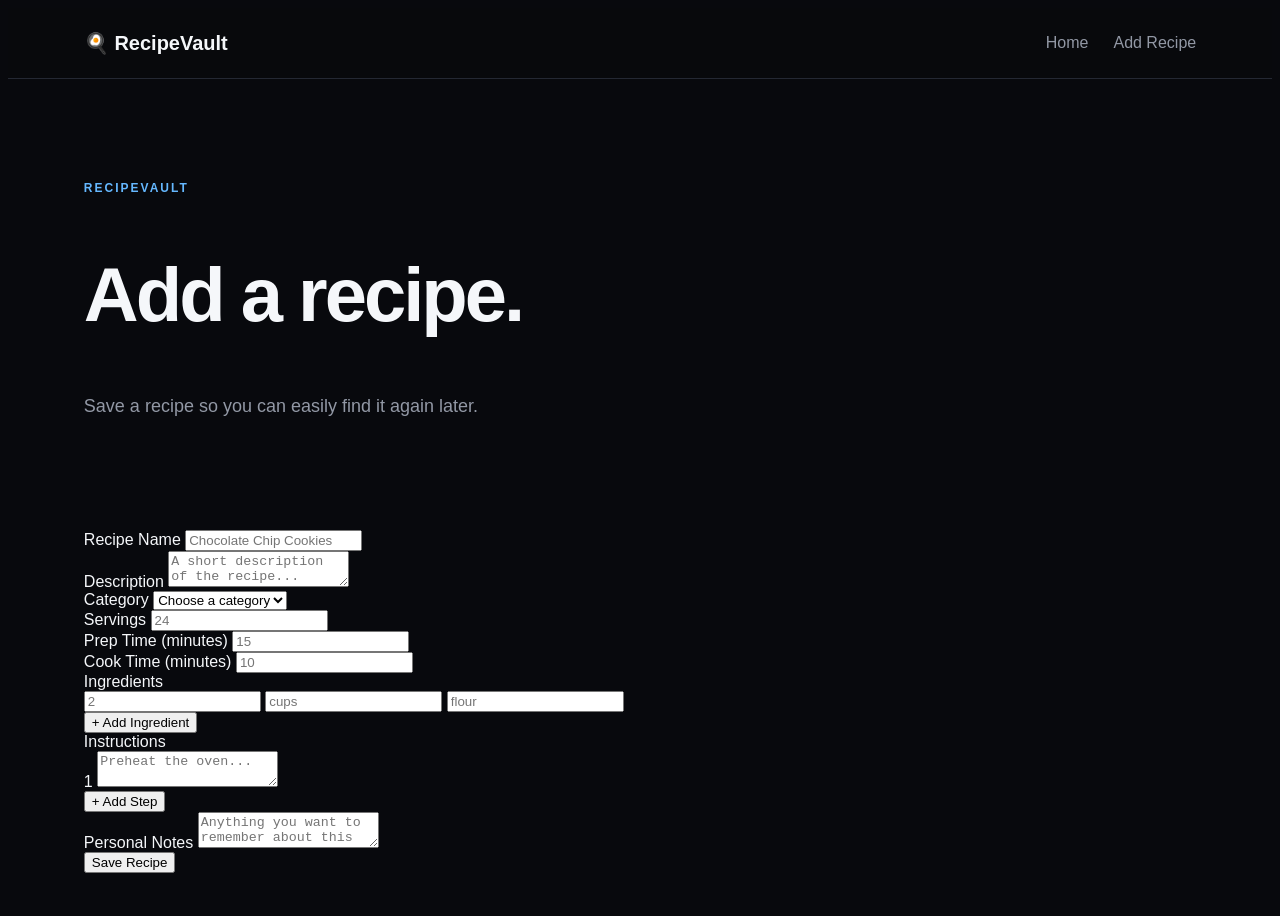
==== add-recipe.html @ 8b7bf844 "Create add-recipe.html" ====
<!DOCTYPE html>
<html lang="en">
<head>
    <meta charset="UTF-8">
    <meta name="viewport" content="width=device-width, initial-scale=1.0">

    <title>Add Recipe • RecipeVault</title>

    <link rel="stylesheet" href="css/style.css">
</head>

<body>

    <header class="navbar">
        <a href="index.html" class="logo">
            🍳 RecipeVault
        </a>

        <nav>
            <a href="index.html">Home</a>
            <a href="add-recipe.html">Add Recipe</a>
        </nav>
    </header>

    <main>

        <section class="hero">
            <p class="eyebrow">RECIPEVAULT</p>

            <h1>Add a recipe.</h1>

            <p class="hero-description">
                Save a recipe so you can easily find it again later.
            </p>
        </section>

        <section class="section">

            <form id="recipeForm">

                <div class="form-group">
                    <label for="recipeName">Recipe Name</label>
                    <input
                        type="text"
                        id="recipeName"
                        placeholder="Chocolate Chip Cookies"
                        required
                    >
                </div>

                <div class="form-group">
                    <label for="description">Description</label>
                    <textarea
                        id="description"
                        placeholder="A short description of the recipe..."
                    ></textarea>
                </div>

                <div class="form-row">

                    <div class="form-group">
                        <label for="category">Category</label>

                        <select id="category" required>
                            <option value="">Choose a category</option>
                            <option value="Cookies">Cookies</option>
                            <option value="Cakes">Cakes</option>
                            <option value="Bread">Bread</option>
                            <option value="Breakfast">Breakfast</option>
                            <option value="Lunch">Lunch</option>
                            <option value="Dinner">Dinner</option>
                            <option value="Desserts">Desserts</option>
                            <option value="Other">Other</option>
                        </select>
                    </div>

                    <div class="form-group">
                        <label for="servings">Servings</label>

                        <input
                            type="number"
                            id="servings"
                            min="1"
                            placeholder="24"
                            required
                        >
                    </div>

                </div>

                <div class="form-row">

                    <div class="form-group">
                        <label for="prepTime">Prep Time (minutes)</label>

                        <input
                            type="number"
                            id="prepTime"
                            min="0"
                            placeholder="15"
                        >
                    </div>

                    <div class="form-group">
                        <label for="cookTime">Cook Time (minutes)</label>

                        <input
                            type="number"
                            id="cookTime"
                            min="0"
                            placeholder="10"
                        >
                    </div>

                </div>

                <div class="form-group">
                    <label>Ingredients</label>

                    <div id="ingredients">
                        <div class="ingredient-row">
                            <input
                                type="number"
                                class="ingredient-amount"
                                placeholder="2"
                                step="any"
                            >

                            <input
                                type="text"
                                class="ingredient-unit"
                                placeholder="cups"
                            >

                            <input
                                type="text"
                                class="ingredient-name"
                                placeholder="flour"
                            >
                        </div>
                    </div>

                    <button
                        type="button"
                        id="addIngredient"
                        class="secondary-button"
                    >
                        + Add Ingredient
                    </button>
                </div>

                <div class="form-group">
                    <label>Instructions</label>

                    <div id="instructions">

                        <div class="instruction-row">
                            <span>1</span>

                            <textarea
                                class="instruction"
                                placeholder="Preheat the oven..."
                                required
                            ></textarea>
                        </div>

                    </div>

                    <button
                        type="button"
                        id="addInstruction"
                        class="secondary-button"
                    >
                        + Add Step
                    </button>
                </div>

                <div class="form-group">
                    <label for="notes">Personal Notes</label>

                    <textarea
                        id="notes"
                        placeholder="Anything you want to remember about this recipe..."
                    ></textarea>
                </div>

                <button type="submit" class="primary-button">
                    Save Recipe
                </button>

            </form>

        </section>

    </main>

    <script src="js/add-recipe.js"></script>

</body>
</html>
---- css/style.css ----
```css
* {
    box-sizing: border-box;
    margin: 0;
    padding: 0;
}

:root {
    --background: #08090d;
    --surface: #11131a;
    --surface-hover: #181b24;
    --border: #242833;
    --text: #f5f7fa;
    --muted: #9298a5;
    --accent: #65b8ff;
}

body {
    min-height: 100vh;
    background: var(--background);
    color: var(--text);
    font-family: Arial, Helvetica, sans-serif;
}

a {
    color: inherit;
    text-decoration: none;
}

/* NAVBAR */

.navbar {
    height: 70px;
    padding: 0 6%;
    display: flex;
    align-items: center;
    justify-content: space-between;

    border-bottom: 1px solid var(--border);
    background: rgba(8, 9, 13, 0.9);
}

.logo {
    font-size: 20px;
    font-weight: 700;
}

.navbar nav {
    display: flex;
    gap: 25px;
}

.navbar nav a {
    color: var(--muted);
    transition: 0.2s;
}

.navbar nav a:hover {
    color: var(--text);
}

/* MAIN */

main {
    width: min(1200px, 88%);
    margin: auto;
}

/* HERO */

.hero {
    padding: 90px 0 60px;
}

.eyebrow {
    color: var(--accent);
    font-size: 12px;
    font-weight: 700;
    letter-spacing: 2px;
    margin-bottom: 15px;
}

.hero h1 {
    font-size: clamp(42px, 7vw, 76px);
    line-height: 0.98;
    letter-spacing: -3px;
}

.hero-description {
    color: var(--muted);
    font-size: 18px;
    margin-top: 22px;
}

.search-box {
    margin-top: 35px;
    width: min(650px, 100%);

    display: flex;
    align-items: center;
    gap: 12px;

    padding: 17px 20px;

    background: var(--surface);
    border: 1px solid var(--border);
    border-radius: 14px;
}

.search-box span {
    font-size: 18px;
}

.search-box input {
    flex: 1;

    border: none;
    outline: none;
    background: transparent;

    color: var(--text);
    font-size: 16px;
}

.search-box input::placeholder {
    color: var(--muted);
}

/* SECTIONS */

.section {
    padding: 35px 0;
}

.section-header {
    display: flex;
    justify-content: space-between;
    align-items: center;
    margin-bottom: 20px;
}

.section-header h2 {
    font-size: 24px;
}

.section-header a {
    color: var(--accent);
    font-size: 14px;
}

/* CATEGORIES */

.categories {
    display: flex;
    gap: 10px;
    flex-wrap: wrap;
}

.categories button {
    border: 1px solid var(--border);
    background: var(--surface);
    color: var(--text);

    padding: 12px 17px;
    border-radius: 10px;

    font-size: 14px;
    cursor: pointer;

    transition: 0.2s;
}

.categories button:hover {
    background: var(--surface-hover);
    border-color: var(--accent);
}

/* RECIPE GRID */

.recipe-grid {
    display: grid;
    grid-template-columns: repeat(auto-fill, minmax(260px, 1fr));
    gap: 20px;
}

.recipe-card {
    overflow: hidden;

    background: var(--surface);
    border: 1px solid var(--border);
    border-radius: 16px;

    cursor: pointer;
    transition: 0.2s;
}

.recipe-card:hover {
    transform: translateY(-3px);
    background: var(--surface-hover);
}

.recipe-image {
    height: 190px;

    display: flex;
    align-items: center;
    justify-content: center;

    background: #191c24;

    font-size: 65px;
}

.recipe-info {
    padding: 20px;
}

.recipe-category {
    color: var(--accent);
    font-size: 12px;
    font-weight: 700;
    text-transform: uppercase;
    letter-spacing: 1px;
}

.recipe-info h3 {
    margin-top: 8px;
    font-size: 20px;
}

.recipe-info p {
    margin-top: 8px;
    color: var(--muted);
    line-height: 1.5;
    font-size: 14px;
}

.recipe-meta {
    display: flex;
    gap: 15px;
    margin-top: 18px;

    color: var(--muted);
    font-size: 13px;
}

/* FOOTER */

footer {
    margin-top: 80px;
    padding: 30px;

    text-align: center;
    color: var(--muted);
    border-top: 1px solid var(--border);
}

/* MOBILE */

@media (max-width: 600px) {

    .navbar {
        padding: 0 5%;
    }

    .navbar nav {
        gap: 15px;
        font-size: 14px;
    }

    main {
        width: 90%;
    }

    .hero {
        padding-top: 60px;
    }

    .hero h1 {
        letter-spacing: -2px;
    }

    .recipe-grid {
        grid-template-columns: 1fr;
    }
}
```
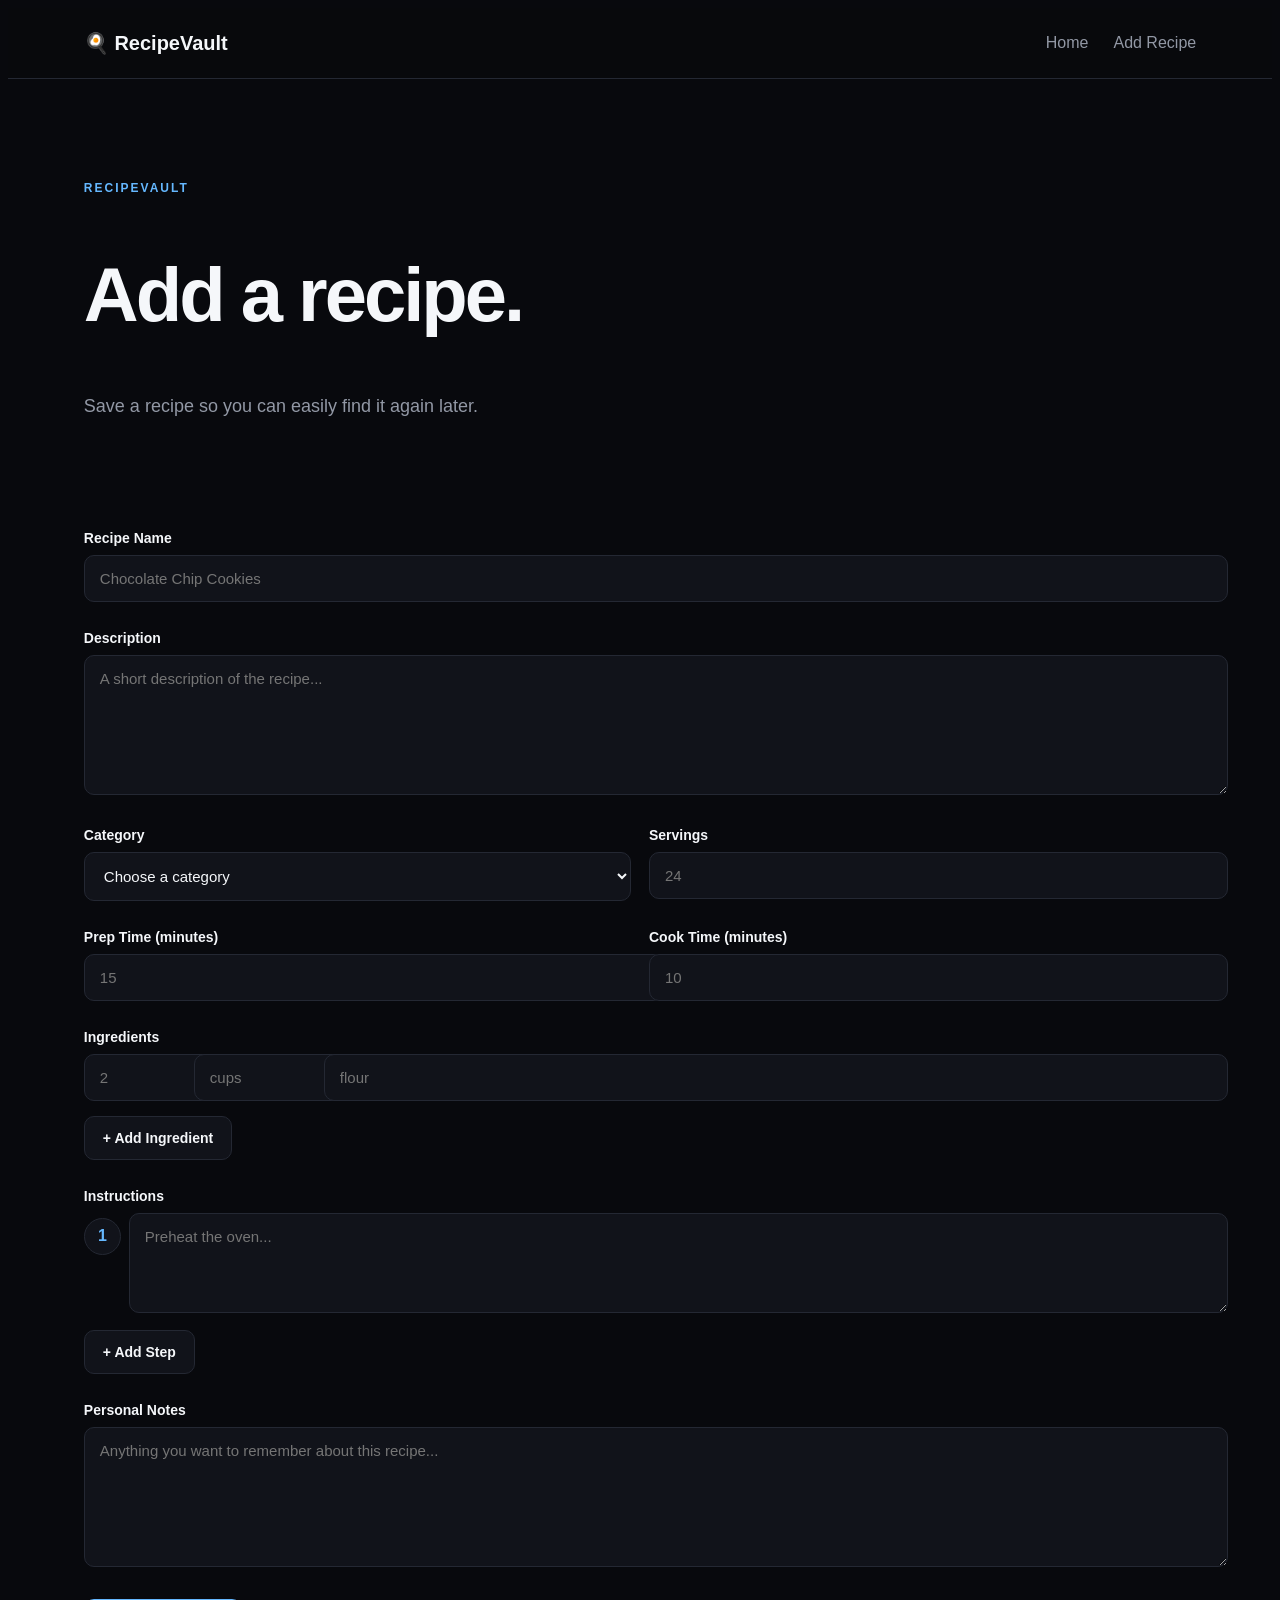
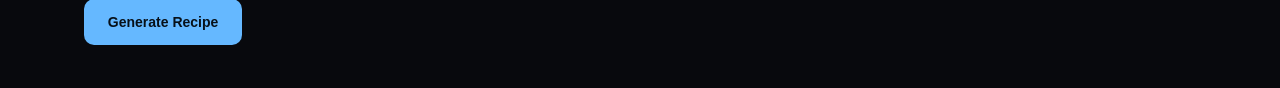
==== commit 31e86c59: "Update add-recipe.html" ====
--- a/add-recipe.html
+++ b/add-recipe.html
@@ -185,8 +185,32 @@
                 </div>
 
                 <button type="submit" class="primary-button">
-                    Save Recipe
-                </button>
+    Generate Recipe
+</button>
+
+<div id="jsonResult" class="json-result" hidden>
+    <div class="json-header">
+        <h2>Generated Recipe</h2>
+
+        <button
+            type="button"
+            id="copyJson"
+            class="secondary-button"
+        >
+            📋 Copy JSON
+        </button>
+    </div>
+
+    <textarea
+        id="jsonOutput"
+        readonly
+        spellcheck="false"
+    ></textarea>
+
+    <p class="json-help">
+        Copy this JSON and add it to your <code>recipes.json</code> file.
+    </p>
+</div>
 
             </form>
 
--- a/css/style.css
+++ b/css/style.css
@@ -285,3 +285,170 @@
     }
 }
 ```
+
+
+#recipeForm {
+    width: min(800px, 100%);
+}
+
+.form-group {
+    margin-bottom: 28px;
+}
+
+.form-group label {
+    display: block;
+    margin-bottom: 9px;
+
+    font-size: 14px;
+    font-weight: 600;
+}
+
+.form-group input,
+.form-group textarea,
+.form-group select {
+    width: 100%;
+
+    padding: 14px 15px;
+
+    border: 1px solid var(--border);
+    border-radius: 10px;
+
+    background: var(--surface);
+    color: var(--text);
+
+    font-family: inherit;
+    font-size: 15px;
+
+    outline: none;
+
+    transition: 0.2s;
+}
+
+.form-group input:focus,
+.form-group textarea:focus,
+.form-group select:focus {
+    border-color: var(--accent);
+}
+
+.form-group textarea {
+    min-height: 110px;
+    resize: vertical;
+}
+
+.form-group select {
+    cursor: pointer;
+}
+
+.form-row {
+    display: grid;
+    grid-template-columns: 1fr 1fr;
+    gap: 18px;
+}
+
+/* INGREDIENTS */
+
+.ingredient-row {
+    display: grid;
+    grid-template-columns: 100px 120px 1fr;
+    gap: 10px;
+
+    margin-bottom: 10px;
+}
+
+/* INSTRUCTIONS */
+
+.instruction-row {
+    display: grid;
+    grid-template-columns: 35px 1fr;
+    gap: 10px;
+
+    margin-bottom: 12px;
+}
+
+.instruction-row > span {
+    width: 35px;
+    height: 35px;
+
+    display: flex;
+    align-items: center;
+    justify-content: center;
+
+    margin-top: 5px;
+
+    border-radius: 50%;
+
+    background: var(--surface);
+    border: 1px solid var(--border);
+
+    color: var(--accent);
+    font-weight: 700;
+}
+
+.instruction-row textarea {
+    min-height: 70px;
+}
+
+/* BUTTONS */
+
+.primary-button,
+.secondary-button {
+    border-radius: 10px;
+
+    padding: 13px 18px;
+
+    font-family: inherit;
+    font-size: 14px;
+    font-weight: 600;
+
+    cursor: pointer;
+
+    transition: 0.2s;
+}
+
+.primary-button {
+    border: none;
+
+    background: var(--accent);
+    color: #071019;
+
+    padding: 15px 24px;
+}
+
+.primary-button:hover {
+    filter: brightness(1.1);
+}
+
+.secondary-button {
+    margin-top: 5px;
+
+    background: var(--surface);
+    color: var(--text);
+
+    border: 1px solid var(--border);
+}
+
+.secondary-button:hover {
+    background: var(--surface-hover);
+    border-color: var(--accent);
+}
+
+/* MOBILE FORM */
+
+@media (max-width: 600px) {
+
+    .form-row {
+        grid-template-columns: 1fr;
+        gap: 0;
+    }
+
+    .ingredient-row {
+        grid-template-columns: 75px 90px 1fr;
+        gap: 7px;
+    }
+
+    .ingredient-row input {
+        padding: 12px 9px;
+        font-size: 14px;
+    }
+
+}
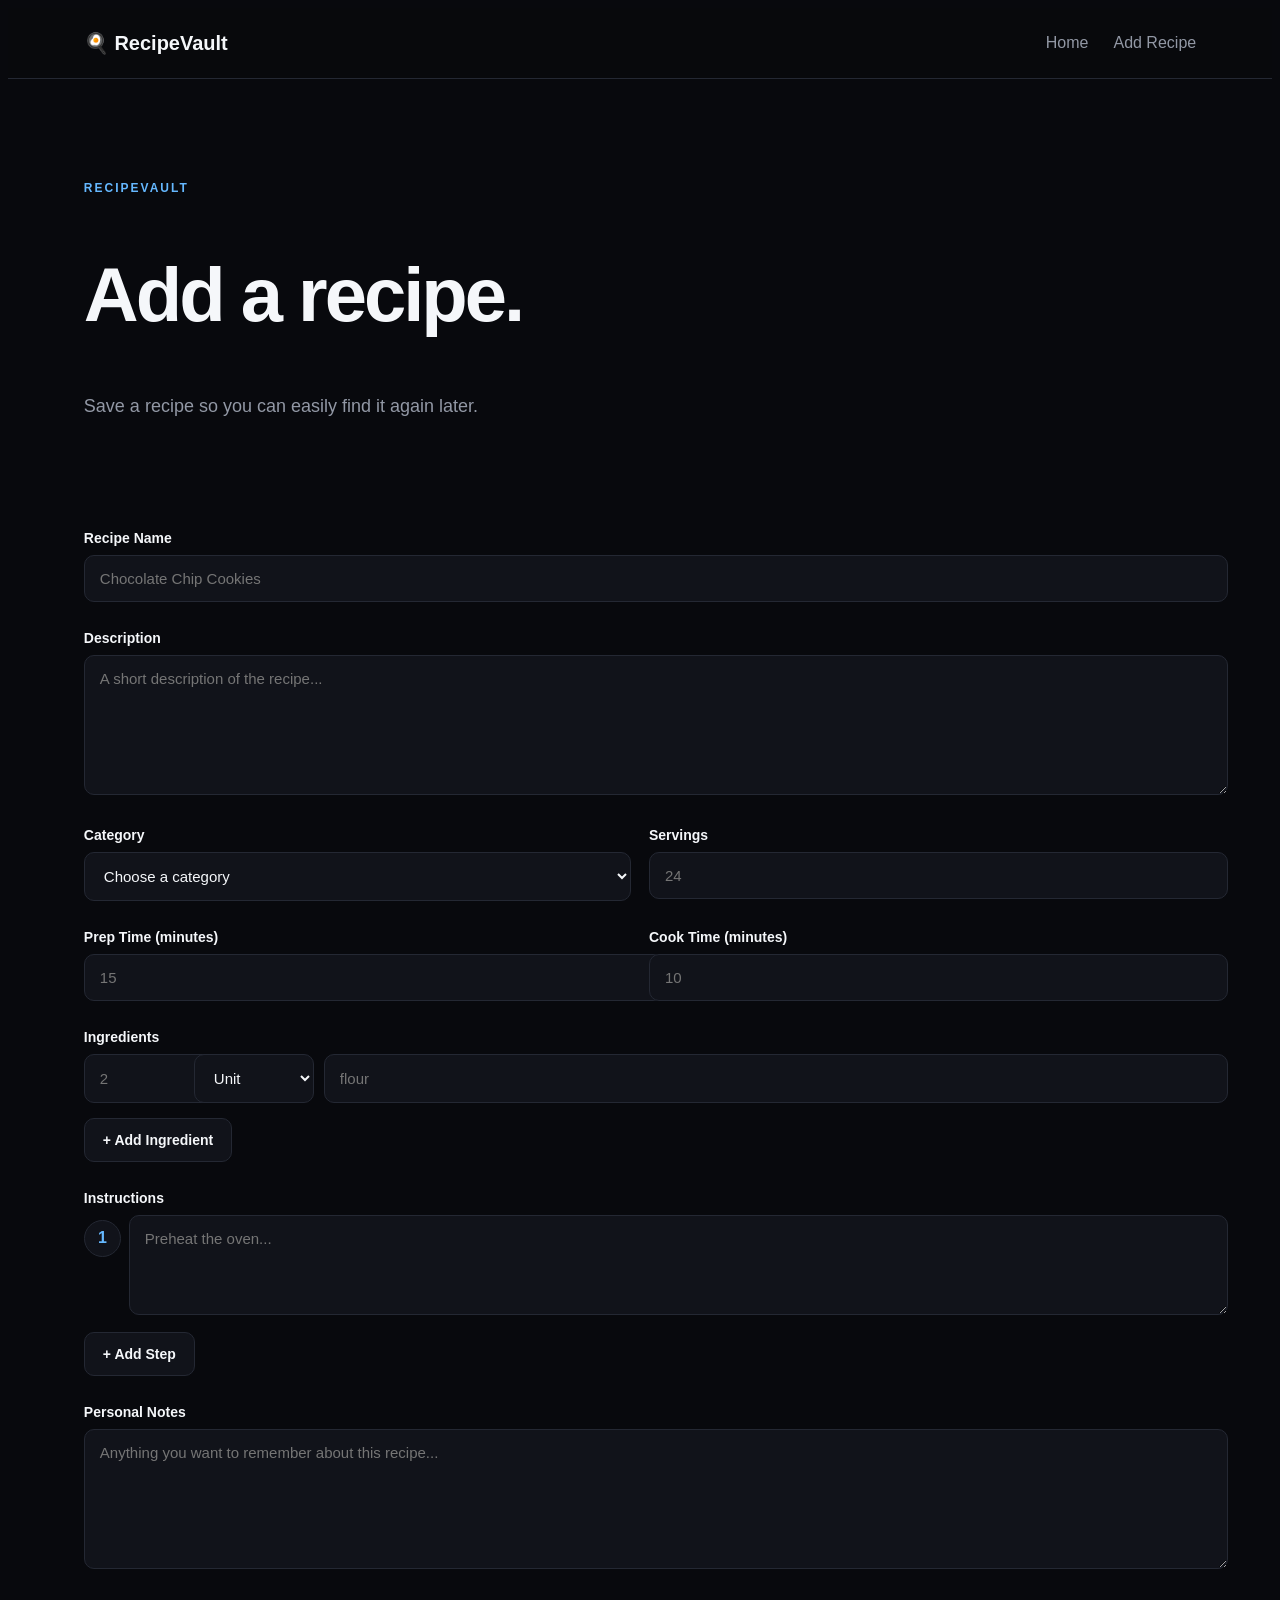
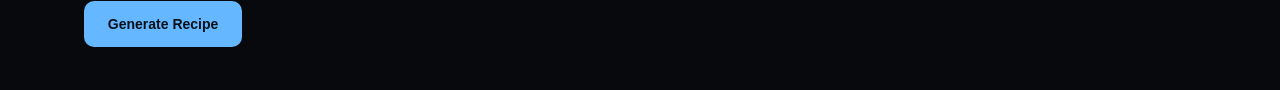
==== commit 9daa6e48: "Update add-recipe.html" ====
--- a/add-recipe.html
+++ b/add-recipe.html
@@ -126,11 +126,48 @@
                                 step="any"
                             >
 
-                            <input
-                                type="text"
-                                class="ingredient-unit"
-                                placeholder="cups"
-                            >
+                            <select class="ingredient-unit">
+    <option value="">Unit</option>
+
+    <optgroup label="Volume">
+        <option value="tsp">tsp</option>
+        <option value="tbsp">tbsp</option>
+        <option value="cup">cup</option>
+        <option value="fl oz">fl oz</option>
+        <option value="pint">pint</option>
+        <option value="quart">quart</option>
+        <option value="gallon">gallon</option>
+        <option value="mL">mL</option>
+        <option value="L">L</option>
+    </optgroup>
+
+    <optgroup label="Weight">
+        <option value="oz">oz</option>
+        <option value="lb">lb</option>
+        <option value="g">g</option>
+        <option value="kg">kg</option>
+    </optgroup>
+
+    <optgroup label="Other">
+        <option value="whole">whole</option>
+        <option value="pinch">pinch</option>
+        <option value="dash">dash</option>
+        <option value="package">package</option>
+        <option value="can">can</option>
+        <option value="jar">jar</option>
+        <option value="bunch">bunch</option>
+        <option value="slice">slice</option>
+    </optgroup>
+
+    <option value="custom">Custom...</option>
+</select>
+
+<input
+    type="text"
+    class="ingredient-custom-unit"
+    placeholder="Custom unit"
+    hidden
+>
 
                             <input
                                 type="text"
--- a/css/style.css
+++ b/css/style.css
@@ -452,3 +452,81 @@
     }
 
 }
+
+/* =========================
+   JSON RESULT
+   ========================= */
+
+.json-result {
+    margin-top: 50px;
+    padding: 25px;
+
+    background: var(--surface);
+    border: 1px solid var(--border);
+    border-radius: 16px;
+}
+
+.json-result[hidden] {
+    display: none;
+}
+
+.json-header {
+    display: flex;
+    align-items: center;
+    justify-content: space-between;
+    gap: 15px;
+
+    margin-bottom: 15px;
+}
+
+.json-header h2 {
+    font-size: 20px;
+}
+
+.json-header .secondary-button {
+    margin-top: 0;
+}
+
+#jsonOutput {
+    width: 100%;
+    min-height: 400px;
+
+    padding: 18px;
+
+    background: #08090d;
+    color: var(--text);
+
+    border: 1px solid var(--border);
+    border-radius: 10px;
+
+    font-family: monospace;
+    font-size: 13px;
+    line-height: 1.6;
+
+    resize: vertical;
+    outline: none;
+}
+
+.json-help {
+    margin-top: 12px;
+
+    color: var(--muted);
+    font-size: 13px;
+}
+
+.json-help code {
+    color: var(--accent);
+}
+
+@media (max-width: 600px) {
+
+    .json-header {
+        align-items: flex-start;
+        flex-direction: column;
+    }
+
+    #jsonOutput {
+        min-height: 350px;
+        font-size: 12px;
+    }
+}
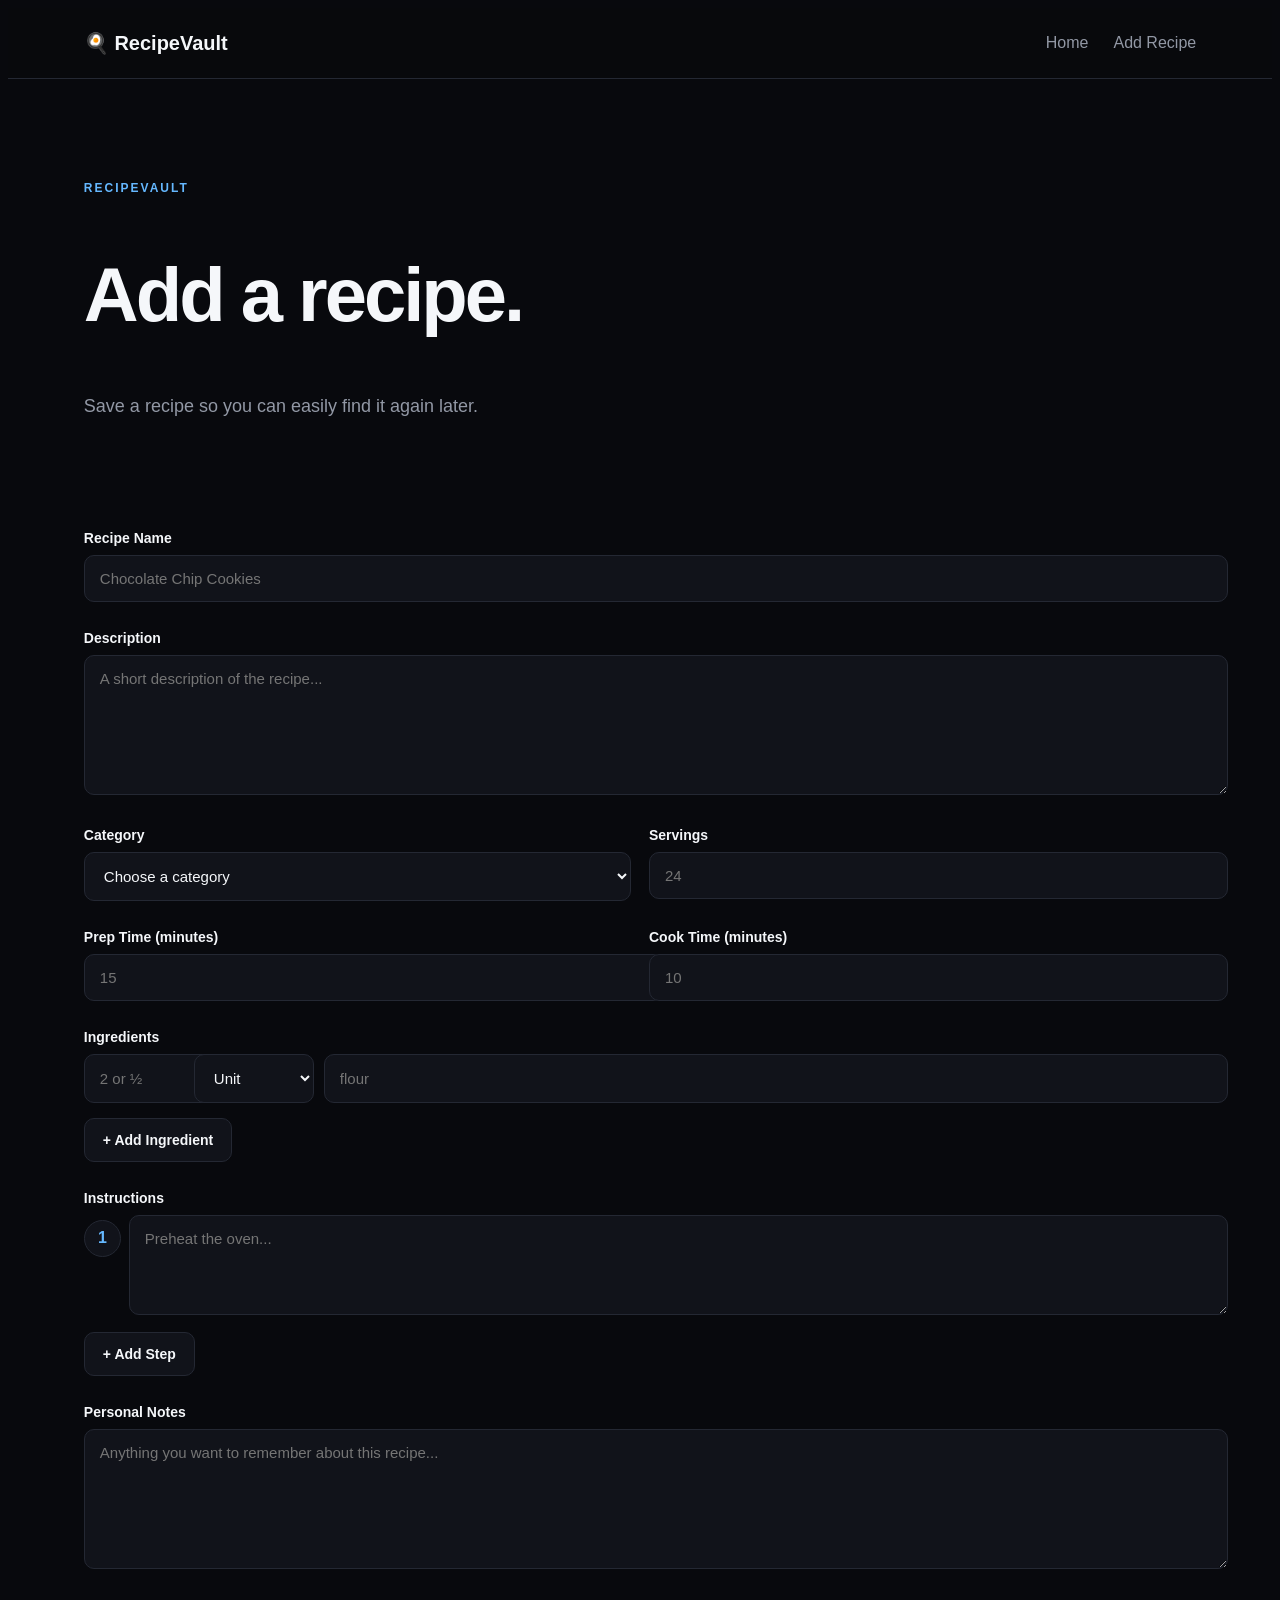
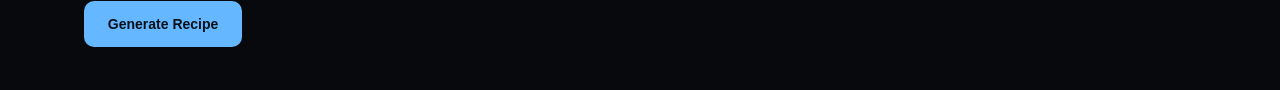
==== commit 7894d3ab: "Update add-recipe.html" ====
--- a/add-recipe.html
+++ b/add-recipe.html
@@ -120,11 +120,11 @@
                     <div id="ingredients">
                         <div class="ingredient-row">
                             <input
-                                type="number"
-                                class="ingredient-amount"
-                                placeholder="2"
-                                step="any"
-                            >
+    type="text"
+    class="ingredient-amount"
+    placeholder="2 or ½"
+    inputmode="text"
+>
 
                             <select class="ingredient-unit">
     <option value="">Unit</option>
